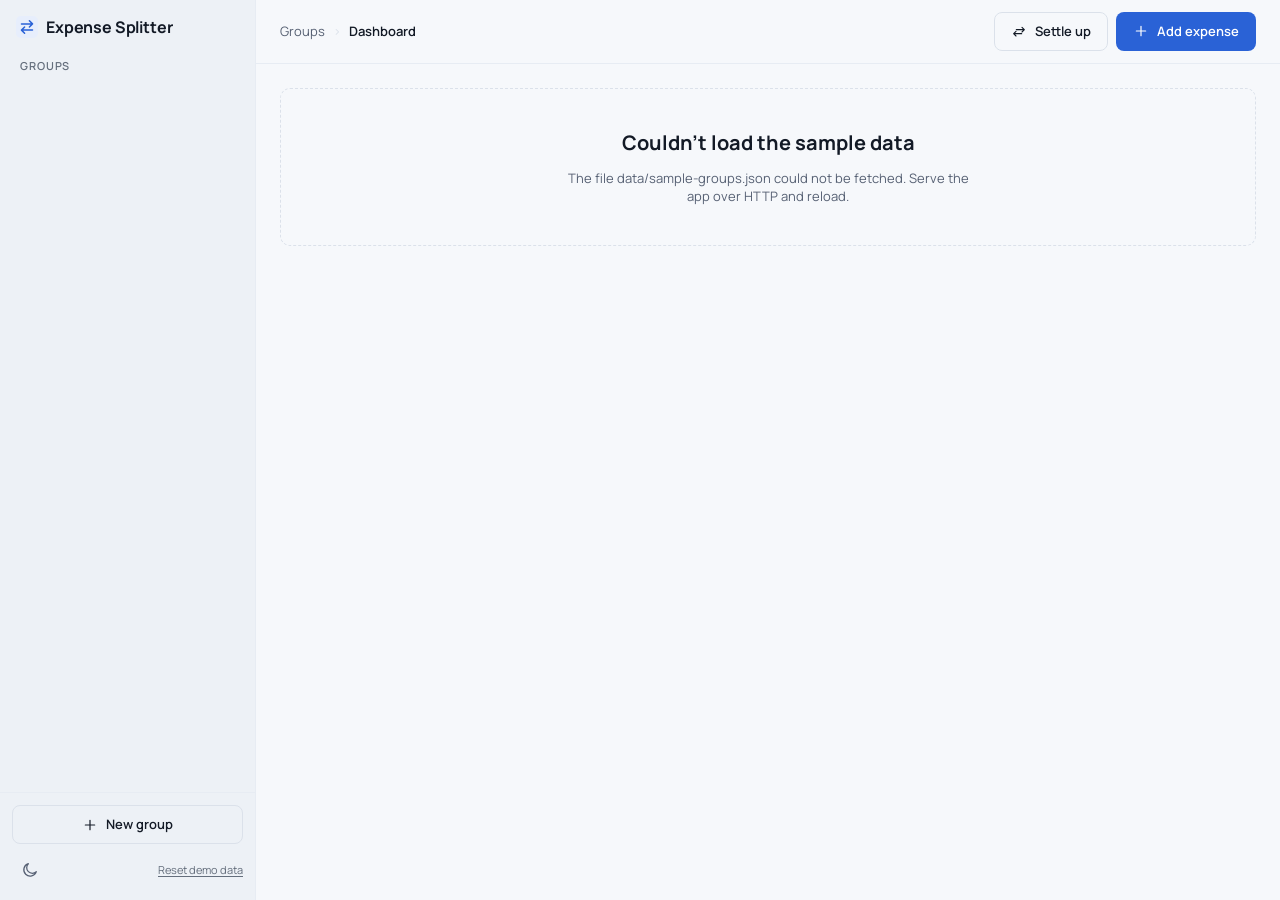
==== expense-splitter/index.html @ bc14ff58 "Add the Expense Splitter app, its tokens, and the brand favicon it asked for" ====
<!doctype html>
<html lang="en">
<head>
  <meta charset="utf-8">
  <meta name="viewport" content="width=device-width, initial-scale=1">
  <title>Expense Splitter — Split expenses. Settle up. Stay friends.</title>
  <meta name="description" content="Expense Splitter: split shared costs with friends, roommates, and travel companions. Flexible split types, multi-currency support, and clear settlement tracking.">
  <script>
    /* Apply the saved theme before first paint to avoid a flash of the wrong theme. */
    (function () {
      try {
        var t = localStorage.getItem('expense-splitter:theme');
        if (t === 'dark' || t === 'light') document.documentElement.dataset.theme = t;
      } catch (e) { /* storage unavailable: fall back to OS preference */ }
    })();
  </script>
  <link rel="icon" href="favicon.svg" type="image/svg+xml">
  <link rel="preconnect" href="https://fonts.googleapis.com">
  <link rel="preconnect" href="https://fonts.gstatic.com" crossorigin>
  <link href="https://fonts.googleapis.com/css2?family=IBM+Plex+Mono:wght@400;500;600&family=Manrope:wght@400;500;600;700;800&display=swap" rel="stylesheet">
  <link rel="stylesheet" href="tokens.css">
  <link rel="stylesheet" href="style.css">
</head>
<body>
  <a class="skip-link" href="#main">Skip to main content</a>

  <!-- ============ Landing ============ -->
  <div id="landing-view">
    <header class="landing-header">
      <div class="brand">
        <span class="brand-mark" aria-hidden="true">
          <svg viewBox="0 0 32 32" width="22" height="22"><rect width="32" height="32" rx="7" fill="var(--color-accent-subtle)"/><path d="M8 11.5h16m0 0-4.5-4.5M24 11.5l-4.5 4.5M24 20.5H8m0 0 4.5-4.5M8 20.5l4.5 4.5" stroke="var(--color-accent)" stroke-width="2.2" stroke-linecap="round" stroke-linejoin="round" fill="none"/></svg>
        </span>
        <span class="brand-name">Expense Splitter</span>
      </div>
      <div class="landing-header-actions">
        <button class="icon-btn" type="button" data-action="toggle-theme" aria-label="Toggle color theme">
          <svg class="icon-sun" viewBox="0 0 24 24" width="18" height="18" fill="none" stroke="currentColor" stroke-width="1.7" stroke-linecap="round"><circle cx="12" cy="12" r="4.2"/><path d="M12 2.5v2.2M12 19.3v2.2M2.5 12h2.2M19.3 12h2.2M5 5l1.6 1.6M17.4 17.4 19 19M19 5l-1.6 1.6M6.6 17.4 5 19"/></svg>
          <svg class="icon-moon" viewBox="0 0 24 24" width="18" height="18" fill="none" stroke="currentColor" stroke-width="1.7" stroke-linecap="round" stroke-linejoin="round"><path d="M20.4 14.2A8.5 8.5 0 1 1 9.8 3.6a7 7 0 1 0 10.6 10.6Z"/></svg>
        </button>
        <a class="btn btn-primary" href="#/app">Open dashboard</a>
      </div>
    </header>

    <main class="landing-main" id="main">
      <section class="hero">
        <p class="hero-eyebrow mono">Group finance, minus the awkward</p>
        <h1 class="hero-title">Split expenses.<br>Settle up.<br>Stay friends.</h1>
        <p class="hero-sub">
          One shared record of who paid for what, who owes whom, and the clearest
          path to settling up. Equal, exact, percentage, or share-based splits,
          across currencies, with balances that always add up.
        </p>
        <div class="hero-cta">
          <a class="btn btn-primary btn-lg" href="#/app">Open dashboard</a>
          <span class="hero-note">No account. No backend. Your data stays in this browser.</span>
        </div>
        <ul class="hero-stats mono" aria-label="Sample data included">
          <li><strong>5</strong> sample groups</li>
          <li><strong>43</strong> expenses</li>
          <li><strong>10</strong> currencies</li>
          <li><strong>4</strong> split types</li>
        </ul>
      </section>

      <section class="features" aria-label="What Expense Splitter does">
        <article class="feature-card">
          <span class="feature-icon" aria-hidden="true">
            <svg viewBox="0 0 24 24" width="20" height="20" fill="none" stroke="currentColor" stroke-width="1.7" stroke-linecap="round" stroke-linejoin="round"><path d="M12 3v18M3 12h18"/><circle cx="12" cy="12" r="9"/></svg>
          </span>
          <h2>Flexible splits</h2>
          <p>Split equally, by exact amounts, by percentage, or by shares. Rounding is deterministic, so shares always sum to the total.</p>
        </article>
        <article class="feature-card">
          <span class="feature-icon" aria-hidden="true">
            <svg viewBox="0 0 24 24" width="20" height="20" fill="none" stroke="currentColor" stroke-width="1.7" stroke-linecap="round" stroke-linejoin="round"><circle cx="12" cy="12" r="9"/><path d="M15 9.2c-.5-1-1.6-1.7-3-1.7-1.9 0-3.4 1.3-3.4 3h4.4M8.6 13.5h4.4M8.6 10.5c0 1.7 1.5 3 3.4 3 1.4 0 2.5-.7 3-1.7M12 13.5V17"/></svg>
          </span>
          <h2>Multi-currency</h2>
          <p>Log expenses in any of 10 major currencies. Every expense stores its exchange rate, so historical balances stay stable.</p>
        </article>
        <article class="feature-card">
          <span class="feature-icon" aria-hidden="true">
            <svg viewBox="0 0 24 24" width="20" height="20" fill="none" stroke="currentColor" stroke-width="1.7" stroke-linecap="round" stroke-linejoin="round"><path d="M12 3v18M5 7h14M7 7l-3 6a3.5 3.5 0 0 0 7 0L8 7M17 7l-3 6a3.5 3.5 0 0 0 7 0l-3-6"/></svg>
          </span>
          <h2>Balances that add up</h2>
          <p>Net balances per member, plus pairwise settlement suggestions that minimize the number of payments to get everyone square.</p>
        </article>
        <article class="feature-card">
          <span class="feature-icon" aria-hidden="true">
            <svg viewBox="0 0 24 24" width="20" height="20" fill="none" stroke="currentColor" stroke-width="1.7" stroke-linecap="round" stroke-linejoin="round"><path d="M12 3 5 6v5c0 4.4 3 8.4 7 10 4-1.6 7-5.6 7-10V6l-7-3Z"/><path d="m9 12 2 2 4-4"/></svg>
          </span>
          <h2>Private by default</h2>
          <p>Single-user and frontend-only: groups, expenses, and settlements persist to localStorage. Nothing leaves your browser.</p>
        </article>
      </section>
    </main>

    <footer class="landing-footer">
      <p>Built as a Frontend Mentor Product Challenge · frontend-only build, data from <span class="mono">sample-groups.json</span></p>
    </footer>
  </div>

  <!-- ============ App ============ -->
  <div id="app-view" hidden>
    <div class="app-shell">
      <aside class="sidebar" id="sidebar" aria-label="Sidebar">
        <div class="sidebar-brand">
          <span class="brand-mark" aria-hidden="true">
            <svg viewBox="0 0 32 32" width="22" height="22"><rect width="32" height="32" rx="7" fill="var(--color-accent-subtle)"/><path d="M8 11.5h16m0 0-4.5-4.5M24 11.5l-4.5 4.5M24 20.5H8m0 0 4.5-4.5M8 20.5l4.5 4.5" stroke="var(--color-accent)" stroke-width="2.2" stroke-linecap="round" stroke-linejoin="round" fill="none"/></svg>
          </span>
          <span class="brand-name">Expense Splitter</span>
        </div>

        <nav class="sidebar-nav" aria-label="Your groups">
          <p class="sidebar-label">Groups</p>
          <ul class="group-list" id="group-list"></ul>
        </nav>

        <div class="sidebar-footer">
          <button class="btn btn-ghost btn-block" type="button" data-action="open-group">
            <svg viewBox="0 0 24 24" width="16" height="16" fill="none" stroke="currentColor" stroke-width="1.8" stroke-linecap="round" aria-hidden="true"><path d="M12 5v14M5 12h14"/></svg>
            New group
          </button>
          <div class="sidebar-footer-row">
            <button class="icon-btn" type="button" data-action="toggle-theme" aria-label="Toggle color theme">
              <svg class="icon-sun" viewBox="0 0 24 24" width="18" height="18" fill="none" stroke="currentColor" stroke-width="1.7" stroke-linecap="round"><circle cx="12" cy="12" r="4.2"/><path d="M12 2.5v2.2M12 19.3v2.2M2.5 12h2.2M19.3 12h2.2M5 5l1.6 1.6M17.4 17.4 19 19M19 5l-1.6 1.6M6.6 17.4 5 19"/></svg>
              <svg class="icon-moon" viewBox="0 0 24 24" width="18" height="18" fill="none" stroke="currentColor" stroke-width="1.7" stroke-linecap="round" stroke-linejoin="round"><path d="M20.4 14.2A8.5 8.5 0 1 1 9.8 3.6a7 7 0 1 0 10.6 10.6Z"/></svg>
            </button>
            <button class="linklike" type="button" data-action="reset-data">Reset demo data</button>
          </div>
        </div>
      </aside>
      <button class="sidebar-backdrop" id="sidebar-backdrop" type="button" data-action="close-sidebar" aria-label="Close group list" hidden></button>

      <div class="app-content">
        <header class="topbar">
          <button class="icon-btn menu-btn" type="button" data-action="open-sidebar" aria-label="Open group list">
            <svg viewBox="0 0 24 24" width="20" height="20" fill="none" stroke="currentColor" stroke-width="1.8" stroke-linecap="round"><path d="M4 7h16M4 12h16M4 17h16"/></svg>
          </button>
          <nav class="crumbs" aria-label="Breadcrumb">
            <a href="#/app">Groups</a>
            <span aria-hidden="true" class="crumb-sep">›</span>
            <span id="crumb-group" aria-current="page">Dashboard</span>
          </nav>
          <div class="topbar-actions">
            <button class="btn btn-ghost" type="button" data-action="open-settle">
              <svg viewBox="0 0 24 24" width="16" height="16" fill="none" stroke="currentColor" stroke-width="1.7" stroke-linecap="round" stroke-linejoin="round" aria-hidden="true"><path d="M8 11.5h12m0 0-3.5-3.5M20 11.5l-3.5 3.5M16 17.5H4m0 0 3.5-3.5M4 17.5l3.5 3.5" transform="translate(0 -1.5)"/></svg>
              Settle up
            </button>
            <button class="btn btn-primary" type="button" data-action="open-expense">
              <svg viewBox="0 0 24 24" width="16" height="16" fill="none" stroke="currentColor" stroke-width="1.8" stroke-linecap="round" aria-hidden="true"><path d="M12 5v14M5 12h14"/></svg>
              Add expense
            </button>
          </div>
        </header>

        <main class="group-view" id="app-main" tabindex="-1">
          <div id="group-root" aria-live="off"></div>
        </main>
      </div>
    </div>
  </div>

  <!-- ============ Dialogs ============ -->
  <dialog class="dialog" id="expense-dialog" aria-labelledby="expense-dialog-title">
    <form id="expense-form" novalidate>
      <div class="dialog-head">
        <h2 id="expense-dialog-title">Add expense</h2>
        <button class="icon-btn" type="button" data-action="close-dialog" aria-label="Close dialog">
          <svg viewBox="0 0 24 24" width="18" height="18" fill="none" stroke="currentColor" stroke-width="1.8" stroke-linecap="round"><path d="M6 6l12 12M18 6 6 18"/></svg>
        </button>
      </div>

      <div class="field">
        <label for="exp-desc">Description</label>
        <input id="exp-desc" name="description" type="text" required maxlength="80" placeholder="Dinner in Dotonbori" autocomplete="off">
      </div>

      <div class="field-row">
        <div class="field">
          <label for="exp-amount">Amount</label>
          <input id="exp-amount" name="amount" type="number" min="0" step="any" inputmode="decimal" required placeholder="0.00">
        </div>
        <div class="field">
          <label for="exp-currency">Currency</label>
          <select id="exp-currency" name="currency"></select>
        </div>
      </div>

      <div class="field" id="rate-field" hidden>
        <label for="exp-rate">Exchange rate <span class="field-hint mono" id="rate-hint"></span></label>
        <input id="exp-rate" name="rate" type="number" min="0" step="any" inputmode="decimal">
        <p class="field-hint">Editable: the rate is stored with the expense so historical balances stay stable.</p>
      </div>

      <div class="field-row">
        <div class="field">
          <label for="exp-paidby">Paid by</label>
          <select id="exp-paidby" name="paidBy"></select>
        </div>
        <div class="field">
          <label for="exp-date">Date</label>
          <input id="exp-date" name="date" type="date" required>
        </div>
      </div>

      <div class="field">
        <label for="exp-category">Category</label>
        <select id="exp-category" name="category"></select>
      </div>

      <fieldset class="field split-fieldset">
        <legend>Split</legend>
        <div class="segmented" id="split-type-group" role="radiogroup" aria-label="Split type">
          <label class="segment"><input type="radio" name="splitType" value="equal" checked><span>Equal</span></label>
          <label class="segment"><input type="radio" name="splitType" value="exact"><span>Exact</span></label>
          <label class="segment"><input type="radio" name="splitType" value="percentage"><span>Percentage</span></label>
          <label class="segment"><input type="radio" name="splitType" value="shares"><span>Shares</span></label>
        </div>
        <div class="split-members" id="split-members"></div>
        <p class="split-preview mono" id="split-preview" aria-live="polite"></p>
      </fieldset>

      <p class="form-error" id="expense-error" role="alert" hidden></p>

      <div class="dialog-actions">
        <button class="btn btn-ghost" type="button" data-action="close-dialog">Cancel</button>
        <button class="btn btn-primary" type="submit">Add expense</button>
      </div>
    </form>
  </dialog>

  <dialog class="dialog" id="settle-dialog" aria-labelledby="settle-dialog-title">
    <form id="settle-form" novalidate>
      <div class="dialog-head">
        <h2 id="settle-dialog-title">Record a settlement</h2>
        <button class="icon-btn" type="button" data-action="close-dialog" aria-label="Close dialog">
          <svg viewBox="0 0 24 24" width="18" height="18" fill="none" stroke="currentColor" stroke-width="1.8" stroke-linecap="round"><path d="M6 6l12 12M18 6 6 18"/></svg>
        </button>
      </div>

      <div class="field-row">
        <div class="field">
          <label for="settle-from">From</label>
          <select id="settle-from" name="from"></select>
        </div>
        <div class="field">
          <label for="settle-to">To</label>
          <select id="settle-to" name="to"></select>
        </div>
      </div>
      <p class="field-hint mono" id="settle-hint"></p>

      <div class="field-row">
        <div class="field">
          <label for="settle-amount">Amount</label>
          <input id="settle-amount" name="amount" type="number" min="0" step="any" inputmode="decimal" required placeholder="0.00">
        </div>
        <div class="field">
          <label for="settle-date">Date</label>
          <input id="settle-date" name="date" type="date" required>
        </div>
      </div>
      <p class="field-hint">Recorded in the group's currency. Partial settlements are fine; the rest stays open.</p>

      <p class="form-error" id="settle-error" role="alert" hidden></p>

      <div class="dialog-actions">
        <button class="btn btn-ghost" type="button" data-action="close-dialog">Cancel</button>
        <button class="btn btn-primary" type="submit">Record payment</button>
      </div>
    </form>
  </dialog>

  <dialog class="dialog" id="group-dialog" aria-labelledby="group-dialog-title">
    <form id="group-form" novalidate>
      <div class="dialog-head">
        <h2 id="group-dialog-title">New group</h2>
        <button class="icon-btn" type="button" data-action="close-dialog" aria-label="Close dialog">
          <svg viewBox="0 0 24 24" width="18" height="18" fill="none" stroke="currentColor" stroke-width="1.8" stroke-linecap="round"><path d="M6 6l12 12M18 6 6 18"/></svg>
        </button>
      </div>

      <div class="field">
        <label for="grp-name">Group name</label>
        <input id="grp-name" name="name" type="text" required maxlength="60" placeholder="Ski trip 2026" autocomplete="off">
      </div>
      <div class="field">
        <label for="grp-desc">Description <span class="field-hint">(optional)</span></label>
        <input id="grp-desc" name="description" type="text" maxlength="120" placeholder="Long weekend in the Alps" autocomplete="off">
      </div>
      <div class="field-row">
        <div class="field">
          <label for="grp-currency">Default currency</label>
          <select id="grp-currency" name="currency"></select>
        </div>
      </div>
      <div class="field">
        <label for="grp-members">Members <span class="field-hint">(one per line, first one is you)</span></label>
        <textarea id="grp-members" name="members" rows="4" required placeholder="You&#10;Riley&#10;Sam"></textarea>
      </div>

      <p class="form-error" id="group-error" role="alert" hidden></p>

      <div class="dialog-actions">
        <button class="btn btn-ghost" type="button" data-action="close-dialog">Cancel</button>
        <button class="btn btn-primary" type="submit">Create group</button>
      </div>
    </form>
  </dialog>

  <div id="announcer" class="visually-hidden" aria-live="polite"></div>

  <script src="script.js" defer></script>
</body>
</html>
---- expense-splitter/tokens.css ----
/*
  Theme strategy
  --------------
  Light is the default. Dark applies in two ways:

  1. Automatically, when the user's OS prefers dark (`prefers-color-scheme`).
  2. Manually, when you set `data-theme="dark"` on <html> from a toggle.

  A manual choice always wins: `data-theme="light"` forces light even on a
  dark OS, and `data-theme="dark"` forces dark even on a light OS.

  To avoid a flash of the wrong theme, set `data-theme` from a small inline
  script in <head> (reading the saved preference) before the first paint.

  The dark palette is intentionally defined twice below. Keep the two blocks
  in sync if you change a value.
*/

:root {
  color-scheme: light;

  /* Light mode: cool, clean (all text pairings meet WCAG AA) */
  --color-bg-primary: #f6f8fb;
  --color-bg-secondary: #edf1f6;
  --color-bg-tertiary: #e3e9f1;
  --color-surface: #ffffff;
  --color-border: #dbe1ea;
  --color-border-subtle: #e7ecf3;

  --color-text-primary: #131a26;
  --color-text-secondary: #566073;
  --color-text-tertiary: #646e7c;

  --color-accent: #2a62d6;
  --color-accent-hover: #2156c9;
  --color-accent-subtle: #e7eefc;

  --color-success: #0a7e55;
  --color-warning: #b5790a;
  --color-error: #d32637;

  --color-owe: #d32637;
  --color-owed: #0a7e55;
  --color-owe-subtle: #fce7ea;
  --color-owed-subtle: #dcf1e9;

  --color-focus: #2a62d6;

  --font-sans: 'Manrope', system-ui, -apple-system, sans-serif;
  --font-mono: 'IBM Plex Mono', ui-monospace, 'SF Mono', monospace;

  --text-xs: 0.6875rem;
  --text-sm: 0.8125rem;
  --text-base: 1rem;
  --text-lg: 1.25rem;
  --text-xl: 1.5625rem;
  --text-2xl: 1.9375rem;
  --text-3xl: 2.4375rem;

  --leading-tight: 1.2;
  --leading-snug: 1.3;
  --leading-normal: 1.4;
  --leading-relaxed: 1.45;
  --leading-loose: 1.55;

  --font-regular: 400;
  --font-medium: 500;
  --font-semibold: 600;
  --font-bold: 700;
  --font-extrabold: 800;

  --space-1: 0.25rem;
  --space-2: 0.5rem;
  --space-3: 0.75rem;
  --space-4: 1rem;
  --space-5: 1.25rem;
  --space-6: 1.5rem;
  --space-8: 2rem;
  --space-10: 2.5rem;
  --space-12: 3rem;
  --space-16: 4rem;
  --space-20: 5rem;

  --radius-sm: 0.25rem;
  --radius-md: 0.5rem;
  --radius-lg: 0.625rem;
  --radius-xl: 0.875rem;
  --radius-full: 9999px;

  --shadow-sm: 0 1px 2px rgba(15, 23, 42, 0.05);
  --shadow-md: 0 4px 6px -1px rgba(15, 23, 42, 0.07), 0 2px 4px -2px rgba(15, 23, 42, 0.05);
  --shadow-lg: 0 10px 15px -3px rgba(15, 23, 42, 0.08), 0 4px 6px -4px rgba(15, 23, 42, 0.04);

  --sidebar-width: 16rem;
  --content-max-width: 42rem;
  --detail-pane-width: 22rem;
  --page-max-width: 80rem;
}

/* Dark mode: cool graphite (primary showcase; the preview uses it).
   Block 1 of 2: follows the OS unless the user has forced light. */
@media (prefers-color-scheme: dark) {
  :root:not([data-theme='light']) {
    color-scheme: dark;

    --color-bg-primary: #0a0d13;
    --color-bg-secondary: #0c0f16;
    --color-bg-tertiary: #151a24;
    --color-surface: #10141c;
    --color-border: #212935;
    --color-border-subtle: #1a202b;

    --color-text-primary: #e7ebf2;
    --color-text-secondary: #8b94a6;
    --color-text-tertiary: #788294;

    --color-accent: #5b8def;
    --color-accent-hover: #7fa6f5;
    --color-accent-subtle: #15203a;

    --color-success: #36d29a;
    --color-warning: #e3b341;
    --color-error: #f2606a;

    --color-owe: #fb7185;
    --color-owed: #36d29a;
    --color-owe-subtle: #2a171c;
    --color-owed-subtle: #102a22;

    --color-focus: #5b8def;

    --shadow-sm: 0 1px 2px rgba(0, 0, 0, 0.3);
    --shadow-md: 0 4px 6px -1px rgba(0, 0, 0, 0.4), 0 2px 4px -2px rgba(0, 0, 0, 0.3);
    --shadow-lg: 0 10px 15px -3px rgba(0, 0, 0, 0.5), 0 4px 6px -4px rgba(0, 0, 0, 0.3);
  }
}

/* Dark mode, Block 2 of 2: a manual toggle setting data-theme="dark",
   which overrides the OS setting. Keep these values in sync with Block 1. */
:root[data-theme='dark'] {
  color-scheme: dark;

  --color-bg-primary: #0a0d13;
  --color-bg-secondary: #0c0f16;
  --color-bg-tertiary: #151a24;
  --color-surface: #10141c;
  --color-border: #212935;
  --color-border-subtle: #1a202b;

  --color-text-primary: #e7ebf2;
  --color-text-secondary: #8b94a6;
  --color-text-tertiary: #788294;

  --color-accent: #5b8def;
  --color-accent-hover: #7fa6f5;
  --color-accent-subtle: #15203a;

  --color-success: #36d29a;
  --color-warning: #e3b341;
  --color-error: #f2606a;

  --color-owe: #fb7185;
  --color-owed: #36d29a;
  --color-owe-subtle: #2a171c;
  --color-owed-subtle: #102a22;

  --color-focus: #5b8def;

  --shadow-sm: 0 1px 2px rgba(0, 0, 0, 0.3);
  --shadow-md: 0 4px 6px -1px rgba(0, 0, 0, 0.4), 0 2px 4px -2px rgba(0, 0, 0, 0.3);
  --shadow-lg: 0 10px 15px -3px rgba(0, 0, 0, 0.5), 0 4px 6px -4px rgba(0, 0, 0, 0.3);
}
---- expense-splitter/style.css ----
/*
  Expense Splitter — graphite fintech UI
  Consumes the design tokens from tokens.css (do not rename tokens there).
  Manrope carries the interface; IBM Plex Mono (var(--font-mono)) with
  tabular-nums carries every monetary figure, date, and tag.
*/

/* ============ Base ============ */

*,
*::before,
*::after {
  box-sizing: border-box;
}

html {
  -webkit-text-size-adjust: 100%;
}

body {
  margin: 0;
  font-family: var(--font-sans);
  font-size: var(--text-base);
  line-height: var(--leading-normal);
  color: var(--color-text-primary);
  background: var(--color-bg-primary);
  -webkit-font-smoothing: antialiased;
}

h1,
h2,
h3,
p,
ul,
ol,
figure,
fieldset {
  margin: 0;
}

ul,
ol {
  padding: 0;
  list-style: none;
}

fieldset {
  padding: 0;
  border: 0;
  min-width: 0;
}

legend {
  padding: 0;
}

button,
input,
select,
textarea {
  font: inherit;
  color: inherit;
}

button {
  cursor: pointer;
  background: none;
  border: 0;
  padding: 0;
}

a {
  color: var(--color-accent);
  text-decoration: none;
}

a:hover {
  text-decoration: underline;
}

svg {
  display: block;
}

[hidden] {
  display: none !important;
}

/* Visible, consistent focus everywhere (WCAG 2.4.7) */
:focus-visible {
  outline: 2px solid var(--color-focus);
  outline-offset: 2px;
  border-radius: var(--radius-sm);
}

::selection {
  background: var(--color-accent-subtle);
}

/* Mono utility: IBM Plex Mono + tabular figures for money, dates, tags */
.mono,
.amt,
time,
.chip,
.split-tag {
  font-family: var(--font-mono);
  font-variant-numeric: tabular-nums;
  font-feature-settings: 'tnum' 1;
}

.visually-hidden {
  position: absolute;
  width: 1px;
  height: 1px;
  margin: -1px;
  padding: 0;
  overflow: hidden;
  clip: rect(0 0 0 0);
  white-space: nowrap;
  border: 0;
}

.skip-link {
  position: fixed;
  top: var(--space-3);
  left: var(--space-3);
  z-index: 100;
  padding: var(--space-2) var(--space-4);
  background: var(--color-accent);
  color: #fff;
  border-radius: var(--radius-md);
  font-weight: var(--font-semibold);
  transform: translateY(-200%);
  transition: transform 0.15s ease;
}

.skip-link:focus-visible {
  transform: none;
  text-decoration: none;
}

/* ============ Buttons ============ */

.btn {
  display: inline-flex;
  align-items: center;
  justify-content: center;
  gap: var(--space-2);
  padding: var(--space-2) var(--space-4);
  border-radius: var(--radius-md);
  border: 1px solid transparent;
  font-size: var(--text-sm);
  font-weight: var(--font-semibold);
  line-height: 1.6;
  white-space: nowrap;
  transition: background-color 0.15s ease, border-color 0.15s ease, color 0.15s ease;
}

.btn:hover {
  text-decoration: none;
}

.btn-primary {
  background: var(--color-accent);
  color: #fff;
}

.btn-primary:hover {
  background: var(--color-accent-hover);
}

.btn-ghost {
  background: transparent;
  border-color: var(--color-border);
  color: var(--color-text-primary);
}

.btn-ghost:hover {
  background: var(--color-bg-tertiary);
}

.btn-lg {
  padding: var(--space-3) var(--space-6);
  font-size: var(--text-base);
}

.btn-block {
  width: 100%;
}

.icon-btn {
  display: inline-flex;
  align-items: center;
  justify-content: center;
  width: 2.25rem;
  height: 2.25rem;
  border-radius: var(--radius-md);
  color: var(--color-text-secondary);
  transition: background-color 0.15s ease, color 0.15s ease;
}

.icon-btn:hover {
  background: var(--color-bg-tertiary);
  color: var(--color-text-primary);
}

.linklike {
  color: var(--color-text-tertiary);
  font-size: var(--text-xs);
  text-decoration: underline;
  text-underline-offset: 2px;
}

.linklike:hover {
  color: var(--color-text-secondary);
}

/* Theme toggle: show the icon for the theme you'd switch to */
.icon-sun {
  display: none;
}

@media (prefers-color-scheme: dark) {
  :root:not([data-theme='light']) .icon-sun {
    display: block;
  }
  :root:not([data-theme='light']) .icon-moon {
    display: none;
  }
}

:root[data-theme='dark'] .icon-sun {
  display: block;
}

:root[data-theme='dark'] .icon-moon {
  display: none;
}

/* ============ Avatars ============ */

.avatar {
  display: inline-flex;
  align-items: center;
  justify-content: center;
  width: 1.75rem;
  height: 1.75rem;
  border-radius: var(--radius-full);
  font-size: var(--text-xs);
  font-weight: var(--font-bold);
  flex: none;
  user-select: none;
}

.avatar-lg {
  width: 2.25rem;
  height: 2.25rem;
  font-size: var(--text-sm);
}

/* ============ Landing ============ */

#landing-view {
  min-height: 100dvh;
  display: flex;
  flex-direction: column;
}

.landing-header {
  display: flex;
  align-items: center;
  justify-content: space-between;
  gap: var(--space-4);
  padding: var(--space-4) var(--space-6);
  border-bottom: 1px solid var(--color-border-subtle);
  max-width: var(--page-max-width);
  width: 100%;
  margin: 0 auto;
}

.brand {
  display: inline-flex;
  align-items: center;
  gap: var(--space-2);
}

.brand-mark {
  display: inline-flex;
}

.brand-name {
  font-weight: var(--font-bold);
  font-size: var(--text-base);
  letter-spacing: -0.01em;
}

.landing-header-actions {
  display: flex;
  align-items: center;
  gap: var(--space-3);
}

.landing-main {
  flex: 1;
  width: 100%;
  max-width: var(--page-max-width);
  margin: 0 auto;
  padding: 0 var(--space-6);
}

.hero {
  padding: var(--space-20) 0 var(--space-16);
  max-width: 46rem;
}

.hero-eyebrow {
  color: var(--color-accent);
  font-size: var(--text-xs);
  font-weight: var(--font-medium);
  letter-spacing: 0.12em;
  text-transform: uppercase;
  margin-bottom: var(--space-4);
}

.hero-title {
  font-size: clamp(var(--text-2xl), 5.5vw, 3.5rem);
  font-weight: var(--font-extrabold);
  line-height: var(--leading-tight);
  letter-spacing: -0.02em;
  margin-bottom: var(--space-5);
}

.hero-sub {
  color: var(--color-text-secondary);
  font-size: var(--text-lg);
  line-height: var(--leading-relaxed);
  max-width: 38rem;
  margin-bottom: var(--space-8);
}

.hero-cta {
  display: flex;
  align-items: center;
  gap: var(--space-4);
  flex-wrap: wrap;
  margin-bottom: var(--space-10);
}

.hero-note {
  color: var(--color-text-tertiary);
  font-size: var(--text-sm);
}

.hero-stats {
  display: flex;
  gap: var(--space-6);
  flex-wrap: wrap;
  color: var(--color-text-secondary);
  font-size: var(--text-sm);
}

.hero-stats strong {
  color: var(--color-text-primary);
  font-weight: var(--font-semibold);
  margin-right: var(--space-1);
}

.features {
  display: grid;
  grid-template-columns: repeat(auto-fit, minmax(15rem, 1fr));
  gap: var(--space-4);
  padding-bottom: var(--space-16);
}

.feature-card {
  background: var(--color-surface);
  border: 1px solid var(--color-border);
  border-radius: var(--radius-lg);
  padding: var(--space-6);
}

.feature-icon {
  display: inline-flex;
  align-items: center;
  justify-content: center;
  width: 2.25rem;
  height: 2.25rem;
  border-radius: var(--radius-md);
  background: var(--color-accent-subtle);
  color: var(--color-accent);
  margin-bottom: var(--space-4);
}

.feature-card h2 {
  font-size: var(--text-base);
  font-weight: var(--font-bold);
  margin-bottom: var(--space-2);
}

.feature-card p {
  color: var(--color-text-secondary);
  font-size: var(--text-sm);
  line-height: var(--leading-relaxed);
}

.landing-footer {
  border-top: 1px solid var(--color-border-subtle);
  padding: var(--space-6);
  text-align: center;
  color: var(--color-text-tertiary);
  font-size: var(--text-sm);
}

/* ============ App shell ============ */

.app-shell {
  display: grid;
  grid-template-columns: var(--sidebar-width) minmax(0, 1fr);
  min-height: 100dvh;
}

.sidebar {
  display: flex;
  flex-direction: column;
  background: var(--color-bg-secondary);
  border-right: 1px solid var(--color-border-subtle);
  height: 100dvh;
  position: sticky;
  top: 0;
}

.sidebar-brand {
  display: flex;
  align-items: center;
  gap: var(--space-2);
  padding: var(--space-4) var(--space-4) var(--space-3);
}

.sidebar-nav {
  flex: 1;
  overflow-y: auto;
  padding: 0 var(--space-3);
}

.sidebar-label {
  color: var(--color-text-tertiary);
  font-size: var(--text-xs);
  font-weight: var(--font-semibold);
  letter-spacing: 0.08em;
  text-transform: uppercase;
  padding: var(--space-2) var(--space-2);
}

.group-item {
  display: flex;
  align-items: center;
  justify-content: space-between;
  gap: var(--space-2);
  width: 100%;
  padding: var(--space-2) var(--space-2);
  border-radius: var(--radius-md);
  color: var(--color-text-secondary);
  font-size: var(--text-sm);
  font-weight: var(--font-medium);
  transition: background-color 0.12s ease, color 0.12s ease;
}

.group-item:hover {
  background: var(--color-bg-tertiary);
  color: var(--color-text-primary);
  text-decoration: none;
}

.group-item[aria-current='page'] {
  background: var(--color-accent-subtle);
  color: var(--color-text-primary);
}

.group-item-name {
  overflow: hidden;
  text-overflow: ellipsis;
  white-space: nowrap;
}

.group-item-bal {
  font-family: var(--font-mono);
  font-variant-numeric: tabular-nums;
  font-size: var(--text-xs);
  flex: none;
}

.sidebar-footer {
  padding: var(--space-3);
  border-top: 1px solid var(--color-border-subtle);
  display: grid;
  gap: var(--space-2);
}

.sidebar-footer-row {
  display: flex;
  align-items: center;
  justify-content: space-between;
}

.sidebar-backdrop {
  position: fixed;
  inset: 0;
  z-index: 30;
  background: rgba(10, 13, 19, 0.55);
  cursor: default;
}

.app-content {
  min-width: 0;
  display: flex;
  flex-direction: column;
}

.topbar {
  position: sticky;
  top: 0;
  z-index: 20;
  display: flex;
  align-items: center;
  gap: var(--space-3);
  padding: var(--space-3) var(--space-6);
  border-bottom: 1px solid var(--color-border-subtle);
  background: color-mix(in srgb, var(--color-bg-primary) 85%, transparent);
  backdrop-filter: blur(8px);
}

.menu-btn {
  display: none;
}

.crumbs {
  flex: 1;
  min-width: 0;
  display: flex;
  align-items: center;
  gap: var(--space-2);
  font-size: var(--text-sm);
  color: var(--color-text-tertiary);
  overflow: hidden;
  white-space: nowrap;
}

.crumbs a {
  color: var(--color-text-secondary);
}

.crumb-sep {
  color: var(--color-border);
}

#crumb-group {
  color: var(--color-text-primary);
  font-weight: var(--font-semibold);
  overflow: hidden;
  text-overflow: ellipsis;
}

.topbar-actions {
  display: flex;
  gap: var(--space-2);
}

.group-view {
  flex: 1;
  padding: var(--space-6);
  outline: none;
}

/* ============ Group detail ============ */

.group-wrap {
  max-width: var(--page-max-width);
  margin: 0 auto;
  display: grid;
  gap: var(--space-6);
}

.group-head {
  display: grid;
  gap: var(--space-1);
}

.group-title {
  font-size: var(--text-2xl);
  font-weight: var(--font-extrabold);
  letter-spacing: -0.01em;
  line-height: var(--leading-tight);
}

.group-desc {
  color: var(--color-text-secondary);
}

.group-meta {
  display: flex;
  align-items: center;
  gap: var(--space-2);
  flex-wrap: wrap;
  color: var(--color-text-tertiary);
  font-size: var(--text-xs);
  margin-top: var(--space-1);
}

.chip {
  display: inline-flex;
  align-items: center;
  gap: var(--space-1);
  padding: 0 var(--space-2);
  height: 1.375rem;
  border-radius: var(--radius-full);
  border: 1px solid var(--color-border);
  color: var(--color-text-secondary);
  font-size: var(--text-xs);
}

.group-grid {
  display: grid;
  gap: var(--space-6);
  align-items: start;
}

.group-side {
  display: grid;
  gap: var(--space-4);
}

.section-title {
  font-size: var(--text-sm);
  font-weight: var(--font-bold);
  color: var(--color-text-secondary);
  letter-spacing: 0.02em;
}

/* Balance summary */

.balance-card {
  background: var(--color-surface);
  border: 1px solid var(--color-border);
  border-radius: var(--radius-lg);
  padding: var(--space-5);
  display: grid;
  gap: var(--space-4);
}

.balance-you {
  display: grid;
  gap: var(--space-1);
  padding-bottom: var(--space-4);
  border-bottom: 1px solid var(--color-border-subtle);
}

.balance-you-label {
  color: var(--color-text-tertiary);
  font-size: var(--text-xs);
  font-weight: var(--font-medium);
  text-transform: uppercase;
  letter-spacing: 0.08em;
}

.balance-you-amt {
  font-family: var(--font-mono);
  font-variant-numeric: tabular-nums;
  font-size: var(--text-xl);
  font-weight: var(--font-semibold);
  line-height: var(--leading-snug);
}

.balance-you-note {
  color: var(--color-text-secondary);
  font-size: var(--text-sm);
}

.balance-list {
  display: grid;
}

.balance-row {
  display: flex;
  align-items: center;
  gap: var(--space-3);
  padding: var(--space-2) 0;
}

.balance-row + .balance-row {
  border-top: 1px solid var(--color-border-subtle);
}

.balance-row-name {
  flex: 1;
  min-width: 0;
  font-size: var(--text-sm);
  font-weight: var(--font-medium);
  overflow: hidden;
  text-overflow: ellipsis;
  white-space: nowrap;
}

.you-tag {
  color: var(--color-text-tertiary);
  font-size: var(--text-xs);
  font-weight: var(--font-regular);
}

.balance-row-amt {
  display: grid;
  justify-items: end;
  line-height: var(--leading-snug);
}

.bal-amt {
  font-family: var(--font-mono);
  font-variant-numeric: tabular-nums;
  font-size: var(--text-sm);
  font-weight: var(--font-medium);
}

.bal-note {
  font-size: var(--text-xs);
  color: var(--color-text-tertiary);
}

.is-owed {
  color: var(--color-owed);
}

.is-owe {
  color: var(--color-owe);
}

.is-zero {
  color: var(--color-text-tertiary);
}

/* Settlement suggestions */

.suggestions {
  background: var(--color-surface);
  border: 1px solid var(--color-border);
  border-radius: var(--radius-lg);
  padding: var(--space-5);
  display: grid;
  gap: var(--space-3);
}

.suggestion-row {
  display: flex;
  align-items: center;
  gap: var(--space-3);
}

.suggestion-row + .suggestion-row {
  padding-top: var(--space-3);
  border-top: 1px solid var(--color-border-subtle);
}

.suggestion-text {
  flex: 1;
  min-width: 0;
  font-size: var(--text-sm);
  color: var(--color-text-secondary);
  line-height: var(--leading-snug);
}

.suggestion-text strong {
  color: var(--color-text-primary);
  font-weight: var(--font-semibold);
}

.suggestion-text .amt {
  color: var(--color-text-primary);
  font-weight: var(--font-medium);
}

.all-settled {
  display: flex;
  align-items: center;
  gap: var(--space-3);
  color: var(--color-owed);
  font-size: var(--text-sm);
  font-weight: var(--font-medium);
}

.all-settled .feature-icon {
  margin-bottom: 0;
  background: var(--color-owed-subtle);
  color: var(--color-owed);
}

/* Expense list */

.expense-list {
  background: var(--color-surface);
  border: 1px solid var(--color-border);
  border-radius: var(--radius-lg);
  overflow: hidden;
}

.expense-item + .expense-item {
  border-top: 1px solid var(--color-border-subtle);
}

.expense-main {
  display: flex;
  align-items: center;
  gap: var(--space-3);
  width: 100%;
  padding: var(--space-3) var(--space-4);
  text-align: left;
  transition: background-color 0.12s ease;
}

.expense-main:hover {
  background: var(--color-bg-tertiary);
}

.cat-dot {
  width: 0.5rem;
  height: 0.5rem;
  border-radius: var(--radius-full);
  flex: none;
}

.expense-body {
  flex: 1;
  min-width: 0;
  display: grid;
  gap: 0.125rem;
}

.expense-desc {
  font-size: var(--text-base);
  font-weight: var(--font-medium);
  overflow: hidden;
  text-overflow: ellipsis;
  white-space: nowrap;
}

.expense-sub {
  display: flex;
  align-items: center;
  gap: var(--space-2);
  color: var(--color-text-tertiary);
  font-size: var(--text-xs);
  min-width: 0;
}

.expense-sub .avatar {
  width: 1.25rem;
  height: 1.25rem;
  font-size: 0.5625rem;
}

.split-tag {
  padding: 0 var(--space-1);
  border-radius: var(--radius-sm);
  background: var(--color-bg-tertiary);
  color: var(--color-text-secondary);
  font-size: var(--text-xs);
}

.expense-amounts {
  display: grid;
  justify-items: end;
  gap: 0.125rem;
  flex: none;
}

.expense-amount {
  font-family: var(--font-mono);
  font-variant-numeric: tabular-nums;
  font-size: var(--text-base);
  font-weight: var(--font-semibold);
}

.expense-converted {
  font-family: var(--font-mono);
  font-variant-numeric: tabular-nums;
  font-size: var(--text-xs);
  color: var(--color-text-tertiary);
}

.expense-detail {
  padding: 0 var(--space-4) var(--space-4);
  display: grid;
  gap: var(--space-3);
}

.expense-detail-table {
  display: grid;
  gap: var(--space-1);
  font-size: var(--text-sm);
}

.expense-detail-row {
  display: flex;
  align-items: center;
  justify-content: space-between;
  gap: var(--space-3);
  color: var(--color-text-secondary);
}

.expense-detail-row .amt {
  color: var(--color-text-primary);
}

.expense-notes {
  color: var(--color-text-tertiary);
  font-size: var(--text-sm);
  border-left: 2px solid var(--color-border);
  padding-left: var(--space-3);
}

.expense-chevron {
  color: var(--color-text-tertiary);
  transition: transform 0.15s ease;
  flex: none;
}

.expense-main[aria-expanded='true'] .expense-chevron {
  transform: rotate(180deg);
}

/* Settlement history */

.settle-list {
  display: grid;
  gap: var(--space-2);
}

.settle-item {
  display: flex;
  align-items: center;
  gap: var(--space-3);
  padding: var(--space-3) var(--space-4);
  background: var(--color-owed-subtle);
  border: 1px solid var(--color-border-subtle);
  border-radius: var(--radius-lg);
  font-size: var(--text-sm);
}

.settle-item-text {
  flex: 1;
  min-width: 0;
  color: var(--color-text-secondary);
}

.settle-item-text strong {
  color: var(--color-text-primary);
  font-weight: var(--font-semibold);
}

.settle-item .amt {
  color: var(--color-owed);
  font-weight: var(--font-medium);
}

.settle-item time {
  color: var(--color-text-tertiary);
  font-size: var(--text-xs);
  flex: none;
}

/* Empty states */

.empty-state {
  border: 1px dashed var(--color-border);
  border-radius: var(--radius-lg);
  padding: var(--space-10) var(--space-6);
  text-align: center;
  display: grid;
  justify-items: center;
  gap: var(--space-3);
  color: var(--color-text-secondary);
}

.empty-state h3 {
  font-size: var(--text-lg);
  font-weight: var(--font-bold);
  color: var(--color-text-primary);
}

.empty-state p {
  font-size: var(--text-sm);
  max-width: 26rem;
}

.loading-state {
  padding: var(--space-10) var(--space-6);
  text-align: center;
  color: var(--color-text-tertiary);
  font-size: var(--text-sm);
}

/* ============ Dialogs ============ */

.dialog {
  border: 1px solid var(--color-border);
  border-radius: var(--radius-xl);
  background: var(--color-surface);
  color: var(--color-text-primary);
  box-shadow: var(--shadow-lg);
  padding: var(--space-6);
  width: min(34rem, calc(100vw - 2rem));
  max-height: calc(100dvh - 4rem);
  overflow-y: auto;
}

.dialog::backdrop {
  background: rgba(10, 13, 19, 0.6);
  backdrop-filter: blur(2px);
}

.dialog-head {
  display: flex;
  align-items: center;
  justify-content: space-between;
  gap: var(--space-4);
  margin-bottom: var(--space-5);
}

.dialog-head h2 {
  font-size: var(--text-lg);
  font-weight: var(--font-bold);
}

.dialog-actions {
  display: flex;
  justify-content: flex-end;
  gap: var(--space-2);
  margin-top: var(--space-6);
}

/* Forms */

.field {
  display: grid;
  gap: var(--space-1);
  margin-bottom: var(--space-4);
  min-width: 0;
}

.field-row {
  display: grid;
  grid-template-columns: 1fr 1fr;
  gap: var(--space-3);
}

.field label,
.split-fieldset legend {
  font-size: var(--text-sm);
  font-weight: var(--font-medium);
  color: var(--color-text-primary);
  margin-bottom: var(--space-1);
}

.field-hint {
  color: var(--color-text-tertiary);
  font-size: var(--text-xs);
  font-weight: var(--font-regular);
}

.field input,
.field select,
.field textarea {
  width: 100%;
  padding: var(--space-2) var(--space-3);
  background: var(--color-bg-primary);
  border: 1px solid var(--color-border);
  border-radius: var(--radius-md);
  font-size: var(--text-sm);
  transition: border-color 0.15s ease, box-shadow 0.15s ease;
}

.field input:hover,
.field select:hover,
.field textarea:hover {
  border-color: var(--color-text-tertiary);
}

.field input:focus,
.field select:focus,
.field textarea:focus {
  outline: none;
  border-color: var(--color-focus);
  box-shadow: 0 0 0 3px var(--color-accent-subtle);
}

.field input[type='number'] {
  font-family: var(--font-mono);
  font-variant-numeric: tabular-nums;
}

.field textarea {
  resize: vertical;
  min-height: 4.5rem;
}

.form-error {
  padding: var(--space-3);
  border-radius: var(--radius-md);
  background: var(--color-owe-subtle);
  color: var(--color-owe);
  font-size: var(--text-sm);
  font-weight: var(--font-medium);
}

/* Split editor */

.split-fieldset {
  margin-bottom: var(--space-2);
}

.segmented {
  display: grid;
  grid-template-columns: repeat(4, 1fr);
  gap: 2px;
  padding: 2px;
  background: var(--color-bg-tertiary);
  border-radius: var(--radius-md);
  margin-bottom: var(--space-3);
}

.segment input {
  position: absolute;
  opacity: 0;
  pointer-events: none;
}

.segment span {
  display: block;
  text-align: center;
  padding: var(--space-1) var(--space-2);
  border-radius: calc(var(--radius-md) - 2px);
  font-size: var(--text-xs);
  font-weight: var(--font-medium);
  color: var(--color-text-secondary);
  cursor: pointer;
  transition: background-color 0.12s ease, color 0.12s ease;
}

.segment span:hover {
  color: var(--color-text-primary);
}

.segment input:checked + span {
  background: var(--color-surface);
  color: var(--color-text-primary);
  box-shadow: var(--shadow-sm);
}

.segment input:focus-visible + span {
  outline: 2px solid var(--color-focus);
  outline-offset: 2px;
}

.split-members {
  display: grid;
  gap: var(--space-1);
  max-height: 14rem;
  overflow-y: auto;
}

.split-row {
  display: flex;
  align-items: center;
  gap: var(--space-3);
  padding: var(--space-2);
  border-radius: var(--radius-md);
}

.split-row:hover {
  background: var(--color-bg-tertiary);
}

.split-row input[type='checkbox'] {
  width: 1rem;
  height: 1rem;
  accent-color: var(--color-accent);
  flex: none;
}

.split-row-name {
  flex: 1;
  min-width: 0;
  font-size: var(--text-sm);
  overflow: hidden;
  text-overflow: ellipsis;
  white-space: nowrap;
}

.split-row-input {
  display: flex;
  align-items: center;
  gap: var(--space-1);
  color: var(--color-text-tertiary);
  font-size: var(--text-xs);
}

.split-row-input input {
  width: 6rem;
  padding: var(--space-1) var(--space-2);
  background: var(--color-bg-primary);
  border: 1px solid var(--color-border);
  border-radius: var(--radius-sm);
  font-family: var(--font-mono);
  font-variant-numeric: tabular-nums;
  font-size: var(--text-sm);
  text-align: right;
}

.split-row-input input:focus {
  outline: none;
  border-color: var(--color-focus);
  box-shadow: 0 0 0 3px var(--color-accent-subtle);
}

.split-row.is-excluded .split-row-name {
  color: var(--color-text-tertiary);
}

.split-preview {
  margin-top: var(--space-3);
  padding: var(--space-2) var(--space-3);
  border-radius: var(--radius-md);
  background: var(--color-accent-subtle);
  color: var(--color-text-primary);
  font-size: var(--text-sm);
  min-height: 1.5rem;
}

.split-preview:empty {
  display: none;
}

/* ============ Responsive ============ */

@media (min-width: 68.75rem) {
  .group-grid {
    grid-template-columns: minmax(0, var(--content-max-width)) minmax(0, var(--detail-pane-width));
    justify-content: center;
  }

  .group-main {
    grid-column: 1;
    grid-row: 1;
  }

  .group-side {
    grid-column: 2;
    grid-row: 1;
    position: sticky;
    top: 5rem;
  }
}

@media (max-width: 60rem) {
  .app-shell {
    grid-template-columns: minmax(0, 1fr);
  }

  .sidebar {
    position: fixed;
    inset: 0 auto 0 0;
    width: var(--sidebar-width);
    z-index: 40;
    transform: translateX(-105%);
    transition: transform 0.2s ease;
    box-shadow: var(--shadow-lg);
  }

  body.sidebar-open .sidebar {
    transform: none;
  }

  .menu-btn {
    display: inline-flex;
  }

  .topbar {
    padding: var(--space-3) var(--space-4);
  }

  .group-view {
    padding: var(--space-4);
  }
}

@media (max-width: 40rem) {
  .landing-header {
    padding: var(--space-3) var(--space-4);
  }

  .landing-main {
    padding: 0 var(--space-4);
  }

  .hero {
    padding: var(--space-12) 0 var(--space-10);
  }

  .hero-stats {
    gap: var(--space-4);
  }

  .field-row {
    grid-template-columns: 1fr;
    gap: 0;
  }

  .topbar-actions .btn-ghost {
    display: none;
  }

  .expense-sub .hide-sm {
    display: none;
  }

  .dialog {
    padding: var(--space-4);
  }
}

/* ============ Motion ============ */

@media (prefers-reduced-motion: reduce) {
  *,
  *::before,
  *::after {
    transition-duration: 0.01ms !important;
    animation-duration: 0.01ms !important;
  }
}
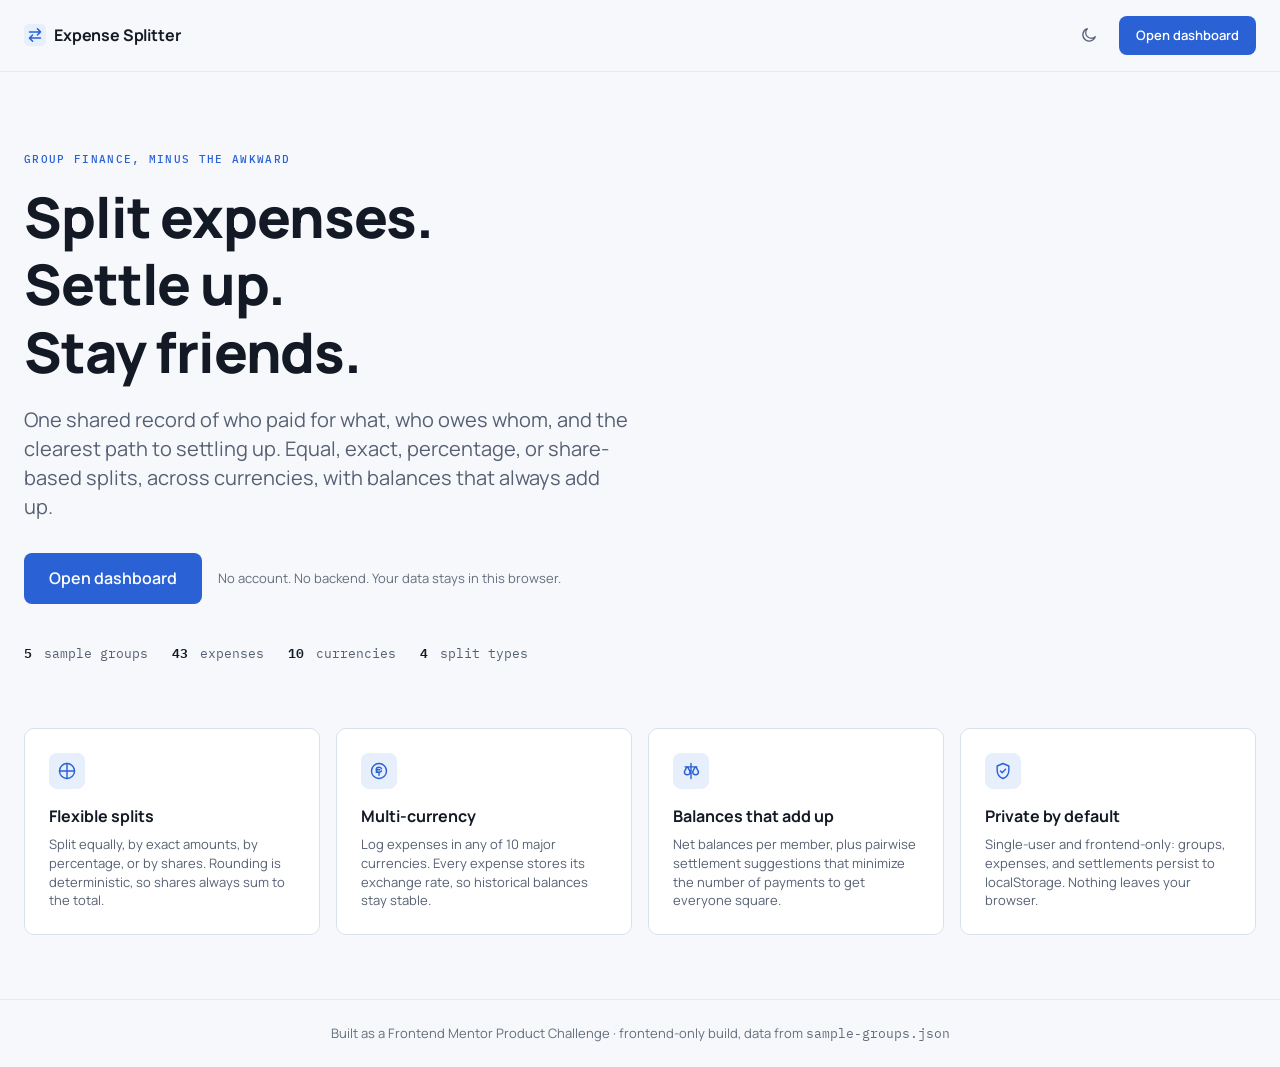
==== commit 49488099: "Fetch live exchange rates instead of asking people to type them Rates come from Frankfurter (ECB dat" ====
--- a/expense-splitter/index.html
+++ b/expense-splitter/index.html
@@ -190,6 +190,7 @@
       <div class="field" id="rate-field" hidden>
         <label for="exp-rate">Exchange rate <span class="field-hint mono" id="rate-hint"></span></label>
         <input id="exp-rate" name="rate" type="number" min="0" step="any" inputmode="decimal">
+        <p class="rate-status" id="rate-status" role="status"></p>
         <p class="field-hint">Editable: the rate is stored with the expense so historical balances stay stable.</p>
       </div>
 
--- a/expense-splitter/style.css
+++ b/expense-splitter/style.css
@@ -1335,3 +1335,118 @@
     animation-duration: 0.01ms !important;
   }
 }
+
+/* ---- Expense filters & spending breakdown --------------------- */
+
+.expense-filters {
+  display: flex;
+  flex-wrap: wrap;
+  align-items: flex-end;
+  gap: var(--space-3);
+  margin-bottom: var(--space-4);
+  padding: var(--space-3) var(--space-4);
+  background: var(--color-surface);
+  border: 1px solid var(--color-border);
+  border-radius: var(--radius-lg);
+}
+
+.filter-field {
+  display: flex;
+  flex-direction: column;
+  gap: var(--space-1);
+  min-width: 8rem;
+}
+
+.filter-label {
+  font-size: var(--text-xs);
+  font-weight: var(--font-medium);
+  color: var(--color-text-tertiary);
+  text-transform: uppercase;
+  letter-spacing: 0.04em;
+}
+
+.filter-count {
+  flex: 1 0 100%;
+  margin: 0;
+  font-size: var(--text-sm);
+  color: var(--color-text-secondary);
+}
+
+.breakdown {
+  margin-bottom: var(--space-4);
+  padding: var(--space-3) var(--space-4);
+  background: var(--color-surface);
+  border: 1px solid var(--color-border);
+  border-radius: var(--radius-lg);
+}
+
+.breakdown > summary {
+  cursor: pointer;
+  font-weight: var(--font-semibold);
+  color: var(--color-text-primary);
+}
+
+.breakdown-list {
+  list-style: none;
+  margin: var(--space-3) 0 0;
+  padding: 0;
+  display: grid;
+  gap: var(--space-2);
+}
+
+.breakdown-row {
+  display: grid;
+  grid-template-columns: auto 8rem 1fr auto;
+  align-items: center;
+  gap: var(--space-2);
+  font-size: var(--text-sm);
+}
+
+.breakdown-swatch {
+  width: 0.625rem;
+  height: 0.625rem;
+  border-radius: var(--radius-full);
+}
+
+.breakdown-bar {
+  height: 0.375rem;
+  background: var(--color-bg-tertiary);
+  border-radius: var(--radius-full);
+  overflow: hidden;
+}
+
+.breakdown-bar > span {
+  display: block;
+  height: 100%;
+  border-radius: var(--radius-full);
+}
+
+.breakdown-amt {
+  font-variant-numeric: tabular-nums;
+  color: var(--color-text-primary);
+}
+
+.breakdown-pct {
+  color: var(--color-text-tertiary);
+}
+
+@media (max-width: 640px) {
+  .breakdown-row {
+    grid-template-columns: auto 1fr auto;
+  }
+
+  .breakdown-bar {
+    display: none;
+  }
+}
+
+.rate-status {
+  margin: var(--space-1) 0 0;
+  font-size: var(--text-xs);
+  color: var(--color-text-tertiary);
+}
+
+.rate-status[data-source="fallback"],
+.rate-status[data-source="cache"] {
+  color: var(--color-warning, var(--color-text-secondary));
+}
